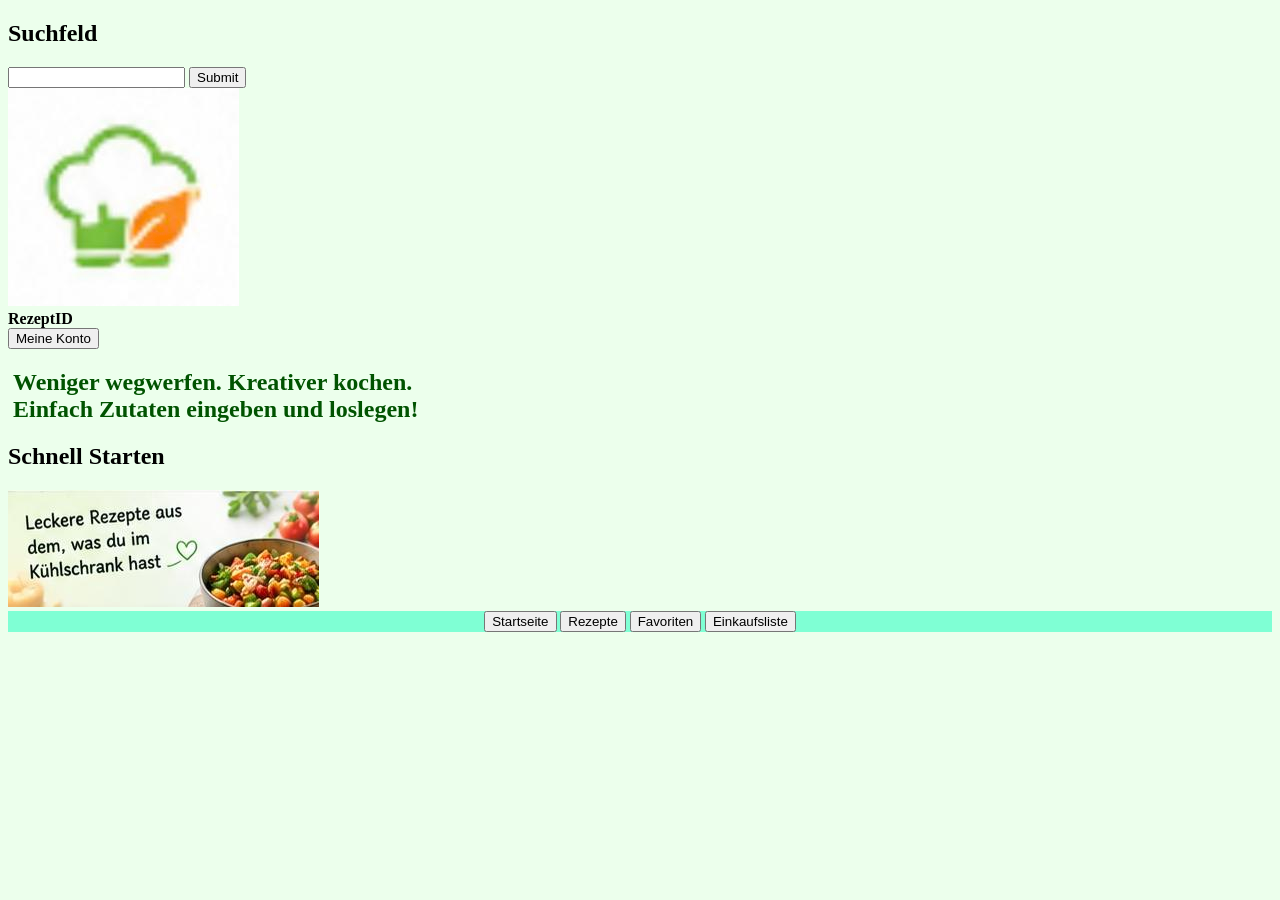
==== index.html @ e61e1ffb "schnell starten" ====
<!DOCTYPE html>

<html>

<head> <!--Titel, CSS-Verbindung, -->

<link rel="stylesheet" href="style_hauptseite.css"> <!-------------------------------------------------------------------------------------------------------------------------------->
<link rel="icon" type = "image/png" href="lo_go.png">

<title>RezeptID</title>

</head>

<!----------------------------------------------------------------------------------------------->

<header> <!--Navigation/Kopfbereich-->

<nav class ="suchfeld"> <!--Suchfeld im Kopfbereich-->

<h2>Suchfeld</h2>

<input type ="search"  >
<input type="submit" value="Submit">

</nav>


<div class="logofoto"> <!--Container für Logo-->

<img src = "lo_go.png" alt = "Logo">

</div>


<div class="logo"></div>

<b>RezeptID</b>

</div>


<!--Case für eigenen Konto-->
<nav class = "konto">

	<a href = "konto.html"> <button> Meine Konto </button> </a>

</nav>

</header> <!--Das Ende der Navigation-->

<!----------------------------------------------->

<body>

<div class = "box"> <!--Box für Sortierung der Elementen von oben nach unten-->

	<div class="fotorezept"></div>
	<div class="untertitelfürhauptüberschrift"></div>
	<div class="schnellstarten">

</div>



<!--Hauptüberschrift-->

<h2 class = "untertitelfürhauptüberschrift">Weniger wegwerfen. Kreativer kochen. <br> Einfach Zutaten eingeben und loslegen! </h2>

<div classe="schnellstarten"> <h2>Schnell Starten</h2> </div>

<!--Suchfeld-Bereich-->




<!--Foto der Rezepten-->
<div class = "fotorezept">

	<img src = "Lekere rezepten.png" alt = "Hier muss Foto sein">

</div>

</body>

<!----------------------------------------------------------------------------->

<footer>

<div class = "kopfbereich"> <!--Links nach anderen Seiten-->
<nav>

	<a href = "index.html"> <button> Startseite </button></a>  
	<a href = "rezepte.html"> <button> Rezepte </button></a>
	<a href = "favoriten.html"> <button> Favoriten </button></a>
	<a href = "einkaufsliste.html"><button> Einkaufsliste </button></a>

</nav>
</div>

</footer>



</html>
---- style_hauptseite.css ----
.logofoto{


  
}

.box{

  flex-direction: column;
  
}

.logo{

  text-align: center;

}

.kopfbereich{

   text-align: center;
   font-size: 15px;
   background-color: aquamarine;
}

.konto{
  
}

body {
  background-color: rgb(236, 255, 236);
}

.hauptüberschrift {
  color: rgb(0, 0, 0);
  margin-left: 5px;

}

.untertitelfürhauptüberschrift{

  color: rgb(0, 83, 0);
  margin-left:5px; 
  
}

a:link{
 
  color: green;

}

a:visited{

color: green;

}

a:hover{

  color:rgb(2, 173, 2)

}
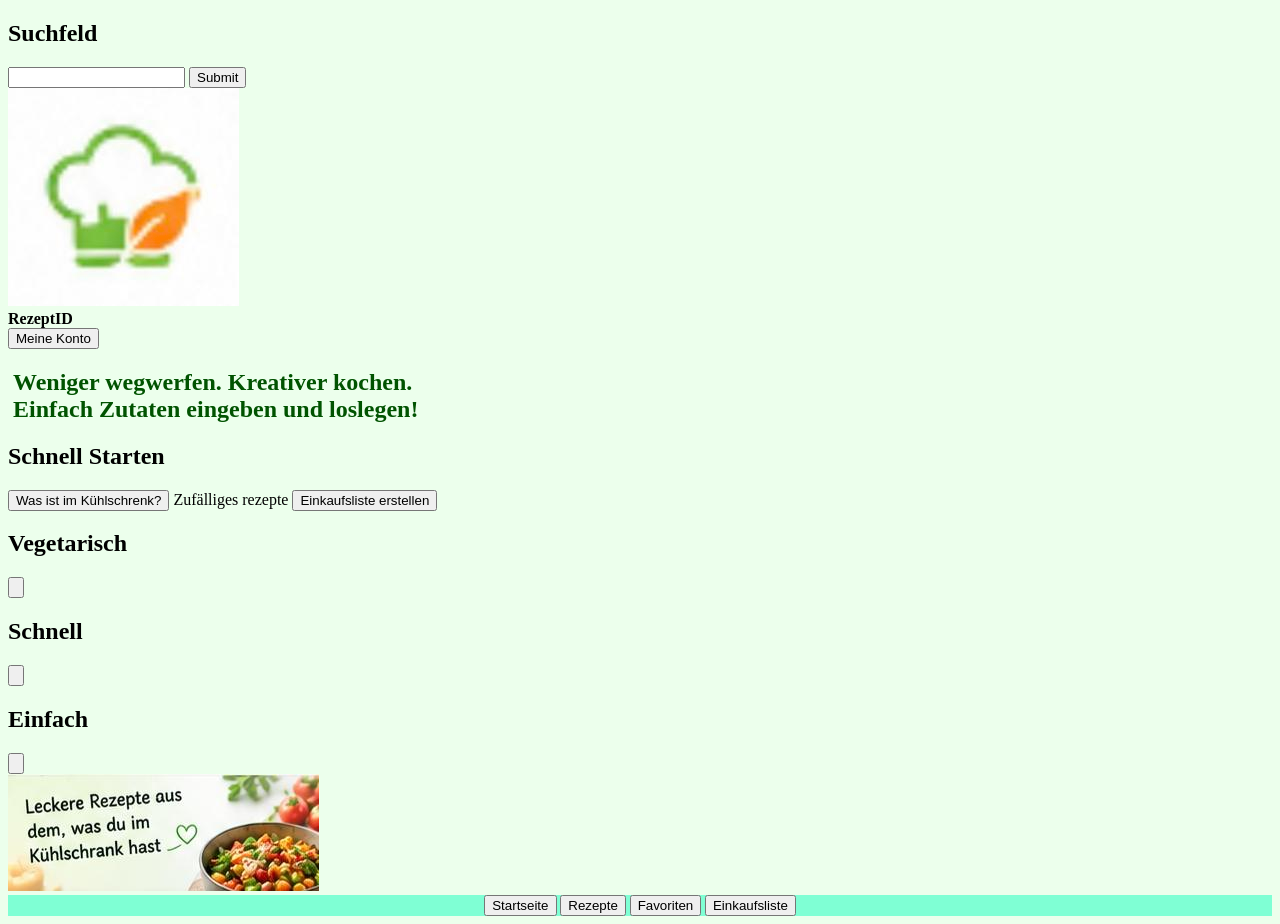
==== commit 43b60a31: "buttons" ====
--- a/index.html
+++ b/index.html
@@ -66,7 +66,31 @@
 
 <h2 class = "untertitelfürhauptüberschrift">Weniger wegwerfen. Kreativer kochen. <br> Einfach Zutaten eingeben und loslegen! </h2>
 
-<div classe="schnellstarten"> <h2>Schnell Starten</h2> </div>
+
+<!--"Schnell Starten" Bereich-->
+<nav classe="schnellstarten"> <h2>Schnell Starten</h2>
+
+<button>Was ist im Kühlschrenk?</button>
+<botton>Zufälliges rezepte</botton>
+<button>Einkaufsliste erstellen</button>
+
+</nav>
+
+<nav>
+
+<h2> Vegetarisch </h2>
+<input type="button">
+
+
+<h2> Schnell </h2>
+<input type="button">
+
+<h2> Einfach </h2>
+<input type="button">
+
+</nav>
+
+
 
 <!--Suchfeld-Bereich-->
 
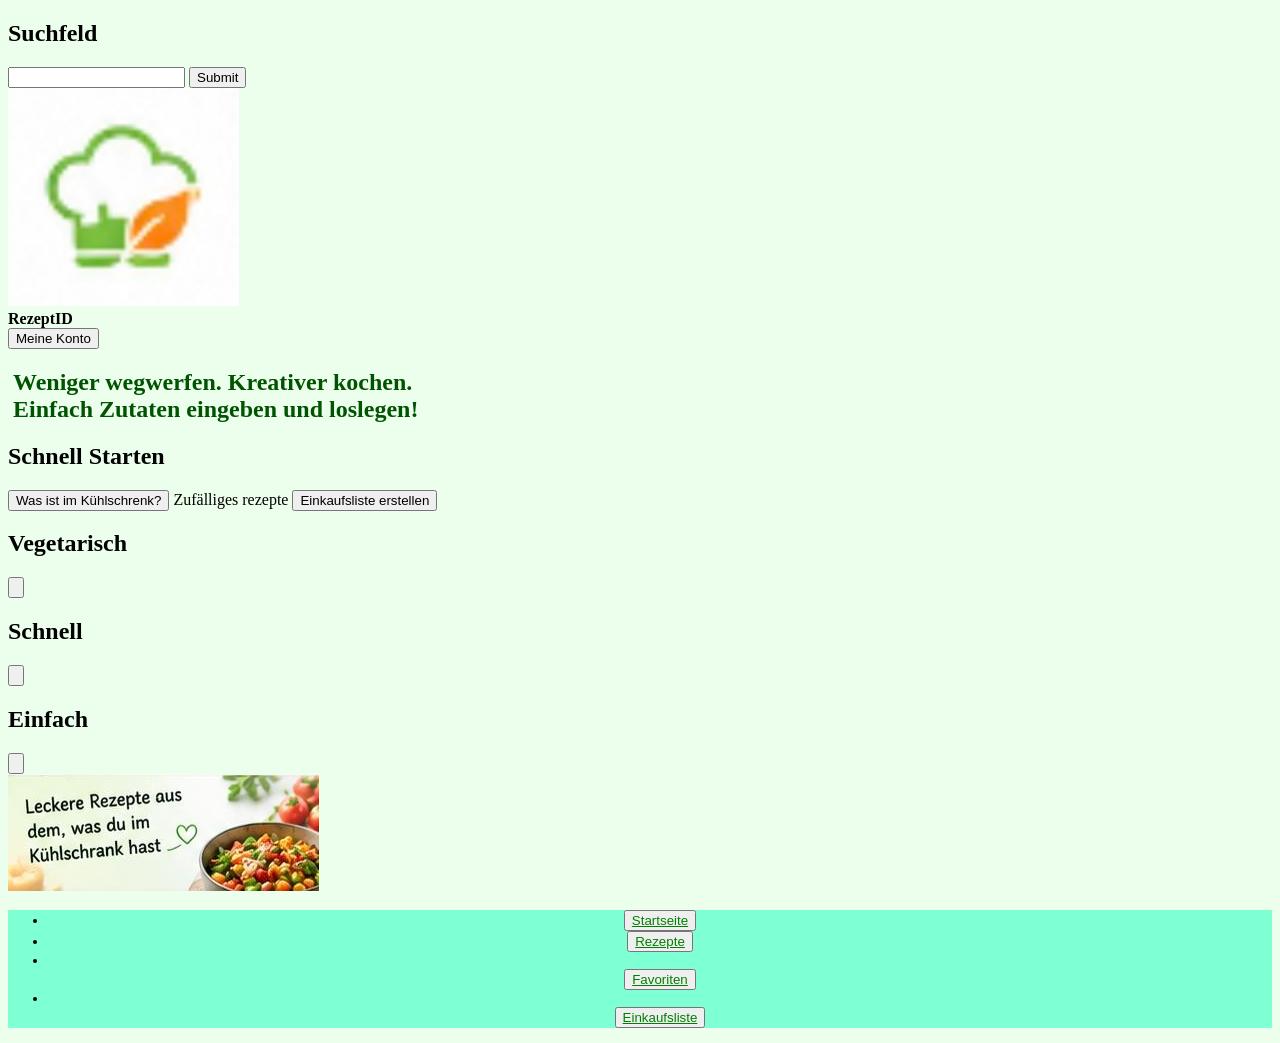
==== commit b94457eb: "dd" ====
--- a/index.html
+++ b/index.html
@@ -79,14 +79,14 @@
 <nav>
 
 <h2> Vegetarisch </h2>
-<input type="button">
+<input classe="vegetarisch" type="button">
 
 
-<h2> Schnell </h2>
-<input type="button">
+<h2> <img src="">Schnell </h2>
+<input class="schnell" type="button">
 
 <h2> Einfach </h2>
-<input type="button">
+<input classe="einfach" type="button">
 
 </nav>
 
@@ -111,14 +111,14 @@
 <footer>
 
 <div class = "kopfbereich"> <!--Links nach anderen Seiten-->
-<nav>
+<ul class ="py-3 my-4">
 
-	<a href = "index.html"> <button> Startseite </button></a>  
-	<a href = "rezepte.html"> <button> Rezepte </button></a>
-	<a href = "favoriten.html"> <button> Favoriten </button></a>
-	<a href = "einkaufsliste.html"><button> Einkaufsliste </button></a>
+	<li class="nav-item"><a href = "index.html" class="nav-link px-2 text-body-secondery"> <button> Startseite</a></button></li>  
+	<li class="nav-item"><a href = "rezepte.html" class="nav-link px-2 text-body-secondery"> <button> Rezepte </a></button></li>
+	<li class="nav-item"></li><a href = "favoriten.html" class="nav-link px-2 text-body-secondery"> <button> Favoriten </a></button></li>
+	<li class="nav-item"></li><a href = "einkaufsliste.html" class="nav-link px-2 text-body-secondery"><button> Einkaufsliste </a></button></li>
 
-</nav>
+</ul>
 </div>
 
 </footer>
--- a/style_hauptseite.css
+++ b/style_hauptseite.css
@@ -2,6 +2,11 @@
 
 
   
+}
+
+li {
+    display: list-item;
+    unicode-bidi: isolate;
 }
 
 .box{
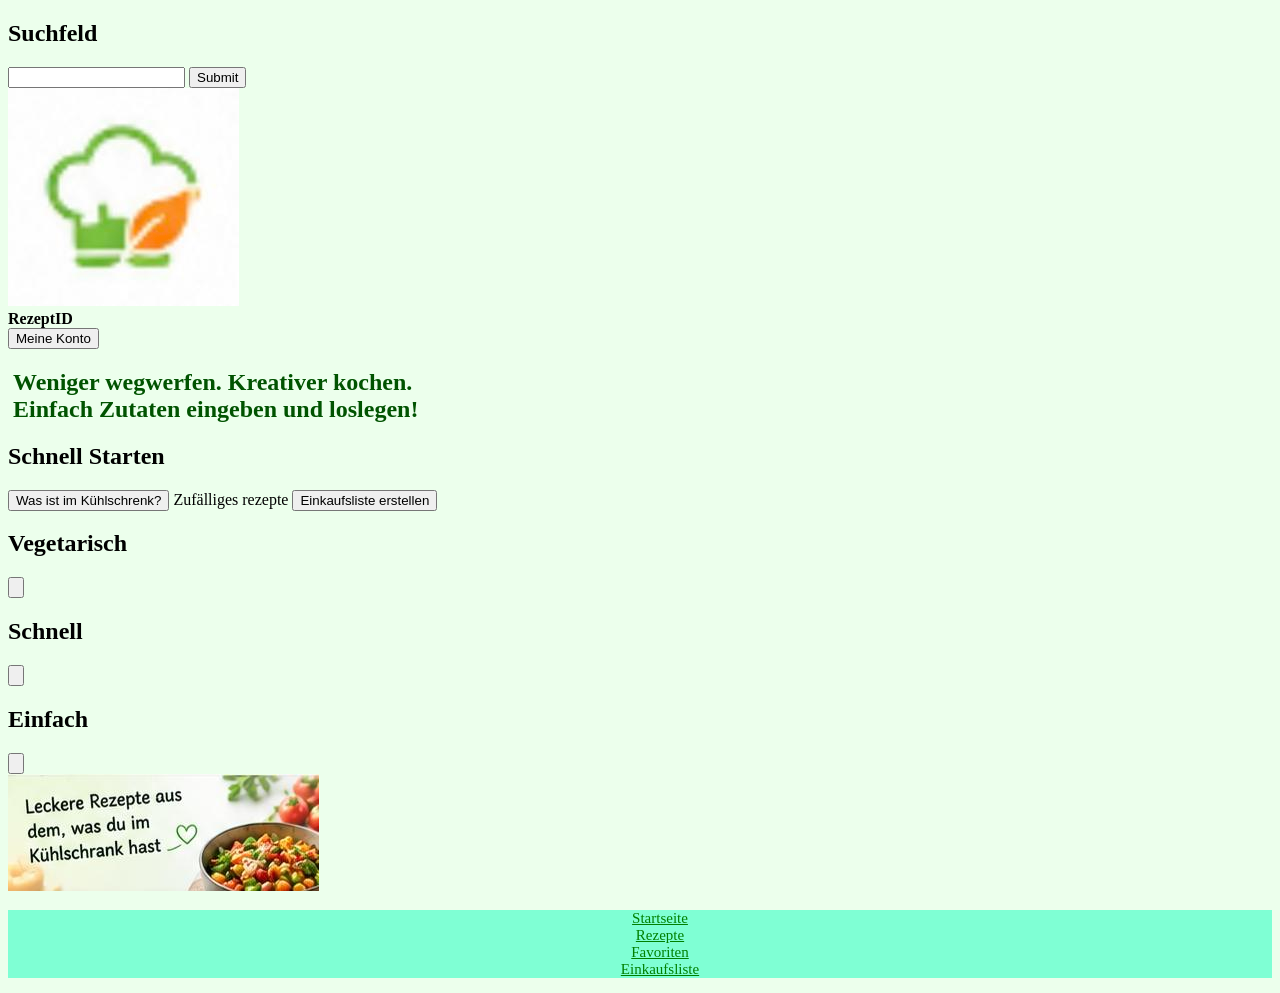
==== commit f0b825a1: "csd" ====
--- a/index.html
+++ b/index.html
@@ -111,14 +111,16 @@
 <footer>
 
 <div class = "kopfbereich"> <!--Links nach anderen Seiten-->
-<ul class ="py-3 my-4">
 
-	<li class="nav-item"><a href = "index.html" class="nav-link px-2 text-body-secondery"> <button> Startseite</a></button></li>  
-	<li class="nav-item"><a href = "rezepte.html" class="nav-link px-2 text-body-secondery"> <button> Rezepte </a></button></li>
-	<li class="nav-item"></li><a href = "favoriten.html" class="nav-link px-2 text-body-secondery"> <button> Favoriten </a></button></li>
-	<li class="nav-item"></li><a href = "einkaufsliste.html" class="nav-link px-2 text-body-secondery"><button> Einkaufsliste </a></button></li>
+<ul class ="py-3 my-4 list-unstyled d-flex gap-3">
+
+	<li class="nav-item"> <a href = "index.html" class="nav-link px-2 text-body-secondary">  Startseite</a> </li>  
+	<li class="nav-item"> <a href = "rezepte.html" class="nav-link px-2 text-body-secondary">  Rezepte </a> </li>
+	<li class="nav-item"> <a href = "favoriten.html" class="nav-link px-2 text-body-secondary">  Favoriten </a> </li>
+	<li class="nav-item"> <a href = "einkaufsliste.html" class="nav-link px-2 text-body-secondary"> Einkaufsliste </a> </li>
 
 </ul>
+
 </div>
 
 </footer>
--- a/style_hauptseite.css
+++ b/style_hauptseite.css
@@ -2,6 +2,10 @@
 
 
   
+}
+
+ul{
+  list-style: none;
 }
 
 li {
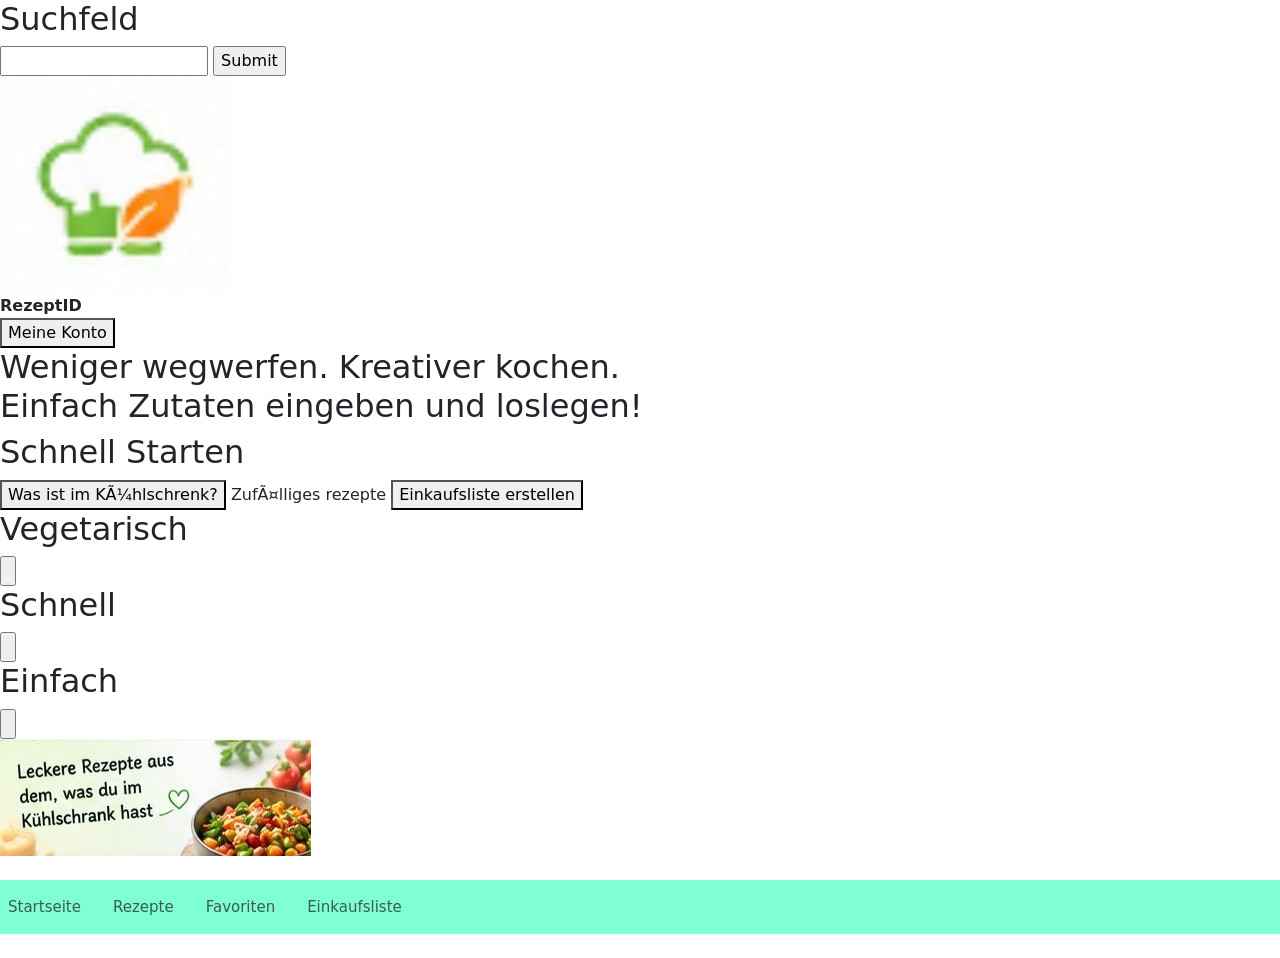
==== commit 83939598: "boot" ====
--- a/index.html
+++ b/index.html
@@ -6,6 +6,8 @@
 
 <link rel="stylesheet" href="style_hauptseite.css"> <!-------------------------------------------------------------------------------------------------------------------------------->
 <link rel="icon" type = "image/png" href="lo_go.png">
+<link href="https://cdn.jsdelivr.net/npm/bootstrap@5.3.0/dist/css/bootstrap.min.css" rel="stylesheet">
+<link href="https://cdn.jsdelivr.net/npm/bootstrap@5.3.8/dist/css/bootstrap.min.css" rel="stylesheet" integrity="sha384-sRIl4kxILFvY47J16cr9ZwB07vP4J8+LH7qKQnuqkuIAvNWLzeN8tE5YBujZqJLB" crossorigin="anonymous">
 
 <title>RezeptID</title>
 
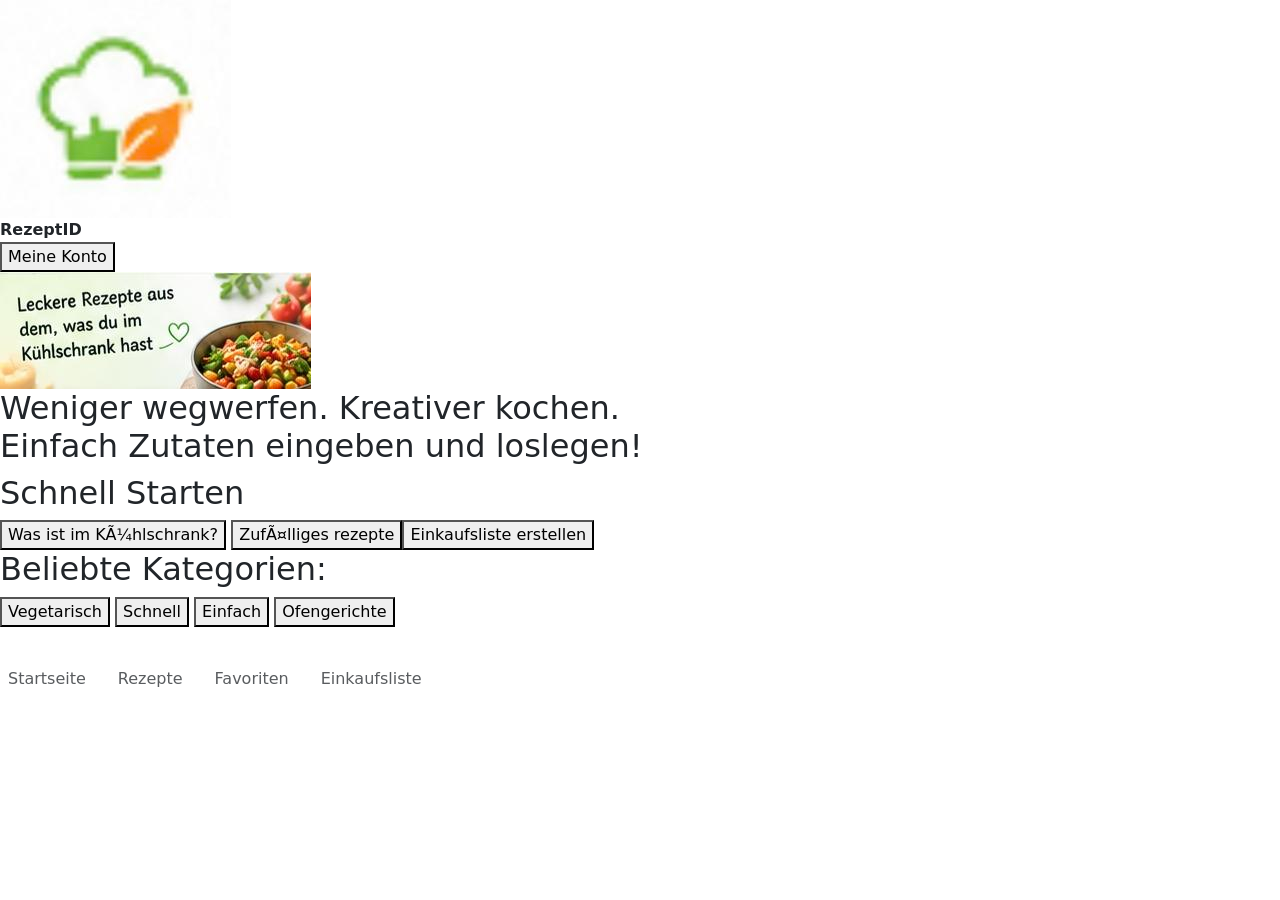
==== commit 60520902: "ллб" ====
--- a/index.html
+++ b/index.html
@@ -6,9 +6,8 @@
 
 <link rel="stylesheet" href="style_hauptseite.css"> <!-------------------------------------------------------------------------------------------------------------------------------->
 <link rel="icon" type = "image/png" href="lo_go.png">
-<link href="https://cdn.jsdelivr.net/npm/bootstrap@5.3.0/dist/css/bootstrap.min.css" rel="stylesheet">
+<link href="https://cdn.jsdelivr.net/npm/bootstrap@5.3.0/dist/css/bootstrap.min.css" rel="stylesheet"><!--Fotter Navigation-->
 <link href="https://cdn.jsdelivr.net/npm/bootstrap@5.3.8/dist/css/bootstrap.min.css" rel="stylesheet" integrity="sha384-sRIl4kxILFvY47J16cr9ZwB07vP4J8+LH7qKQnuqkuIAvNWLzeN8tE5YBujZqJLB" crossorigin="anonymous">
-
 <title>RezeptID</title>
 
 </head>
@@ -17,23 +16,16 @@
 
 <header> <!--Navigation/Kopfbereich-->
 
-<nav class ="suchfeld"> <!--Suchfeld im Kopfbereich-->
+<script src="https://cdn.jsdelivr.net/npm/bootstrap@5.3.8/dist/js/bootstrap.bundle.min.js" integrity="sha384-FKyoEForCGlyvwx9Hj09JcYn3nv7wiPVlz7YYwJrWVcXK/BmnVDxM+D2scQbITxI" crossorigin="anonymous"></script>
 
-<h2>Suchfeld</h2>
-
-<input type ="search"  >
-<input type="submit" value="Submit">
-
-</nav>
-
-
-<div class="logofoto"> <!--Container für Logo-->
+<!--Container für Logo-->
+<div class="logofoto"> 
 
 <img src = "lo_go.png" alt = "Logo">
 
 </div>
 
-
+<!--Meine Konto-->
 <div class="logo"></div>
 
 <b>RezeptID</b>
@@ -42,11 +34,18 @@
 
 
 <!--Case für eigenen Konto-->
+
 <nav class = "konto">
 
 	<a href = "konto.html"> <button> Meine Konto </button> </a>
 
 </nav>
+
+
+
+
+
+
 
 </header> <!--Das Ende der Navigation-->
 
@@ -54,7 +53,8 @@
 
 <body>
 
-<div class = "box"> <!--Box für Sortierung der Elementen von oben nach unten-->
+<!--Box für Sortierung der Elementen von oben nach unten-->
+<div class = "box"> 
 
 	<div class="fotorezept"></div>
 	<div class="untertitelfürhauptüberschrift"></div>
@@ -62,7 +62,12 @@
 
 </div>
 
+<!--Foto der Rezepten-->
+<div class = "fotorezept">
 
+	<img src = "Lekere rezepten.png" alt = "Hier muss Foto sein">
+
+</div>
 
 <!--Hauptüberschrift-->
 
@@ -72,39 +77,33 @@
 <!--"Schnell Starten" Bereich-->
 <nav classe="schnellstarten"> <h2>Schnell Starten</h2>
 
-<button>Was ist im Kühlschrenk?</button>
-<botton>Zufälliges rezepte</botton>
+<button>Was ist im Kühlschrank?</button>
+<button>Zufälliges rezepte</botton>
 <button>Einkaufsliste erstellen</button>
 
 </nav>
 
 <nav>
+<h2>Beliebte Kategorien:</h2>
 
-<h2> Vegetarisch </h2>
-<input classe="vegetarisch" type="button">
+<button> Vegetarisch </button>
 
 
-<h2> <img src="">Schnell </h2>
-<input class="schnell" type="button">
 
-<h2> Einfach </h2>
-<input classe="einfach" type="button">
+<button>Schnell </button>
 
+
+<button> Einfach </button>
+
+<button>Ofengerichte</button>
 </nav>
 
 
 
-<!--Suchfeld-Bereich-->
 
 
 
 
-<!--Foto der Rezepten-->
-<div class = "fotorezept">
-
-	<img src = "Lekere rezepten.png" alt = "Hier muss Foto sein">
-
-</div>
 
 </body>
 
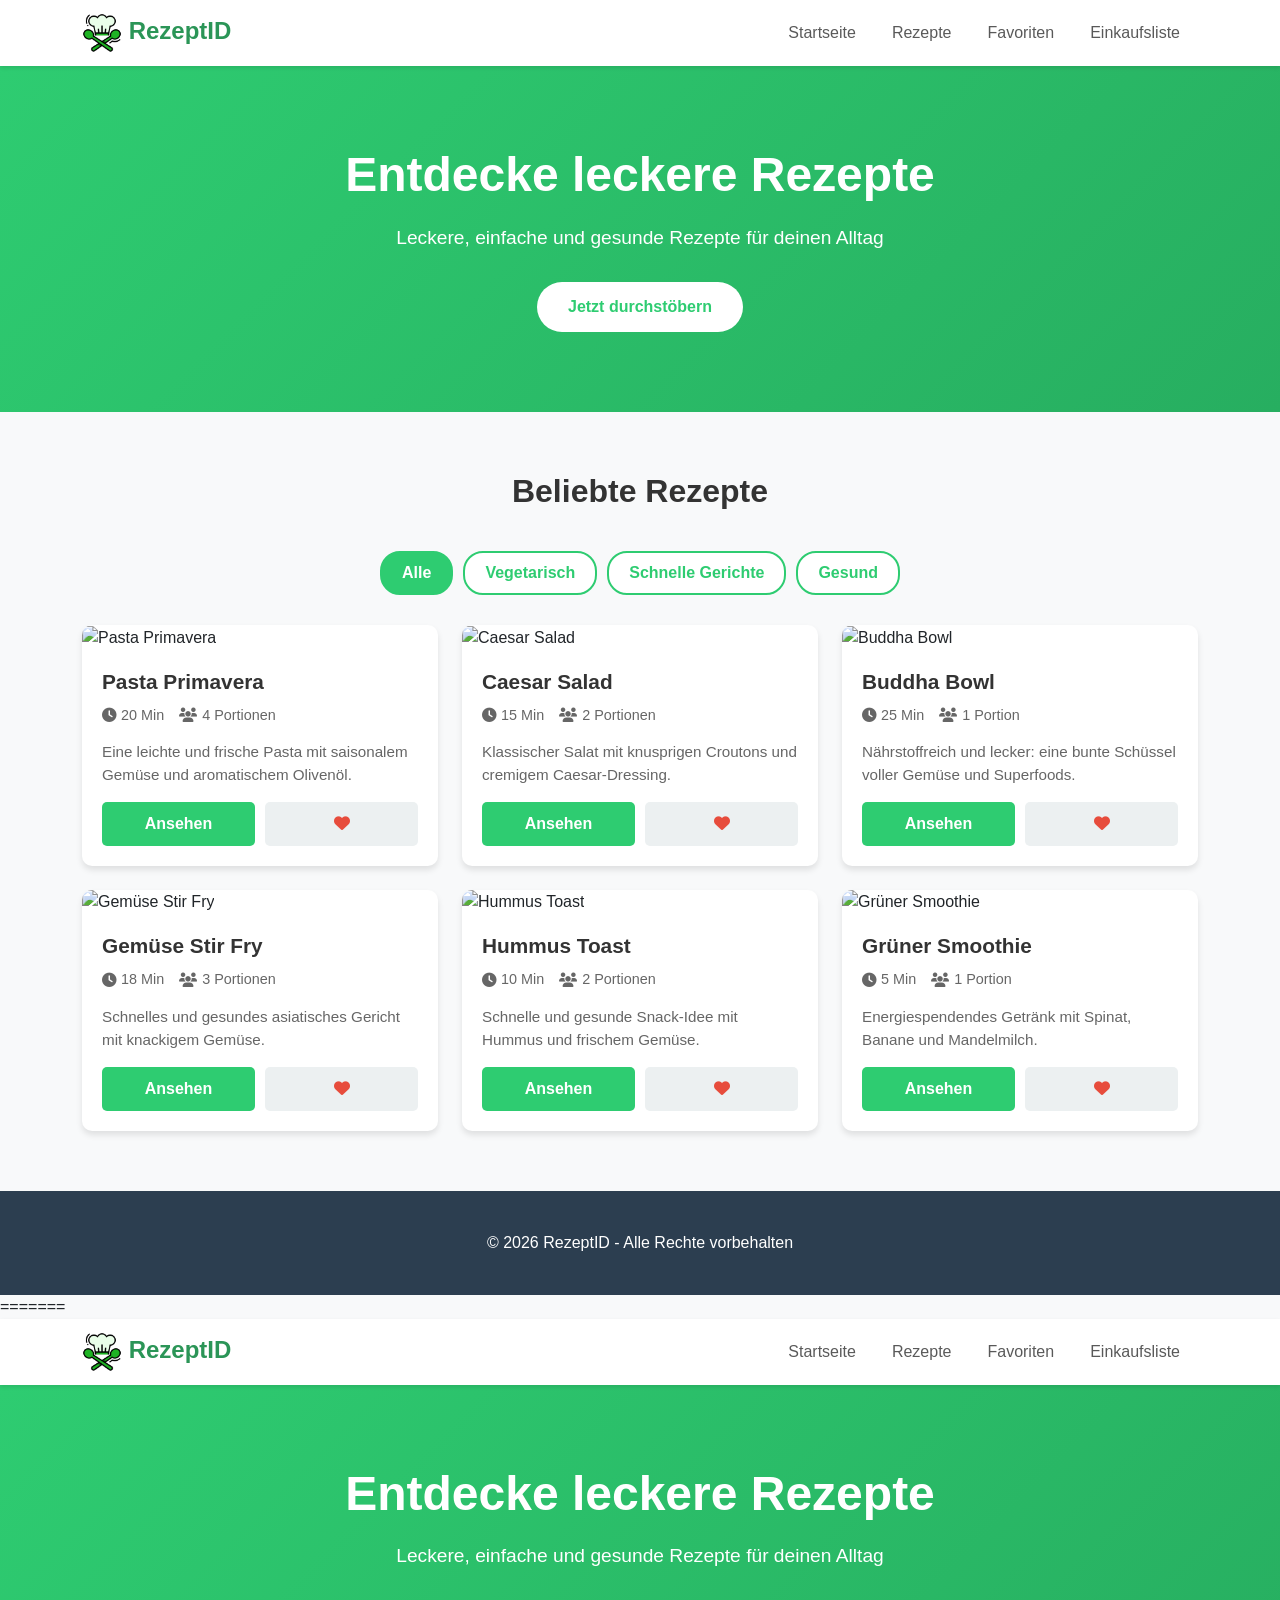
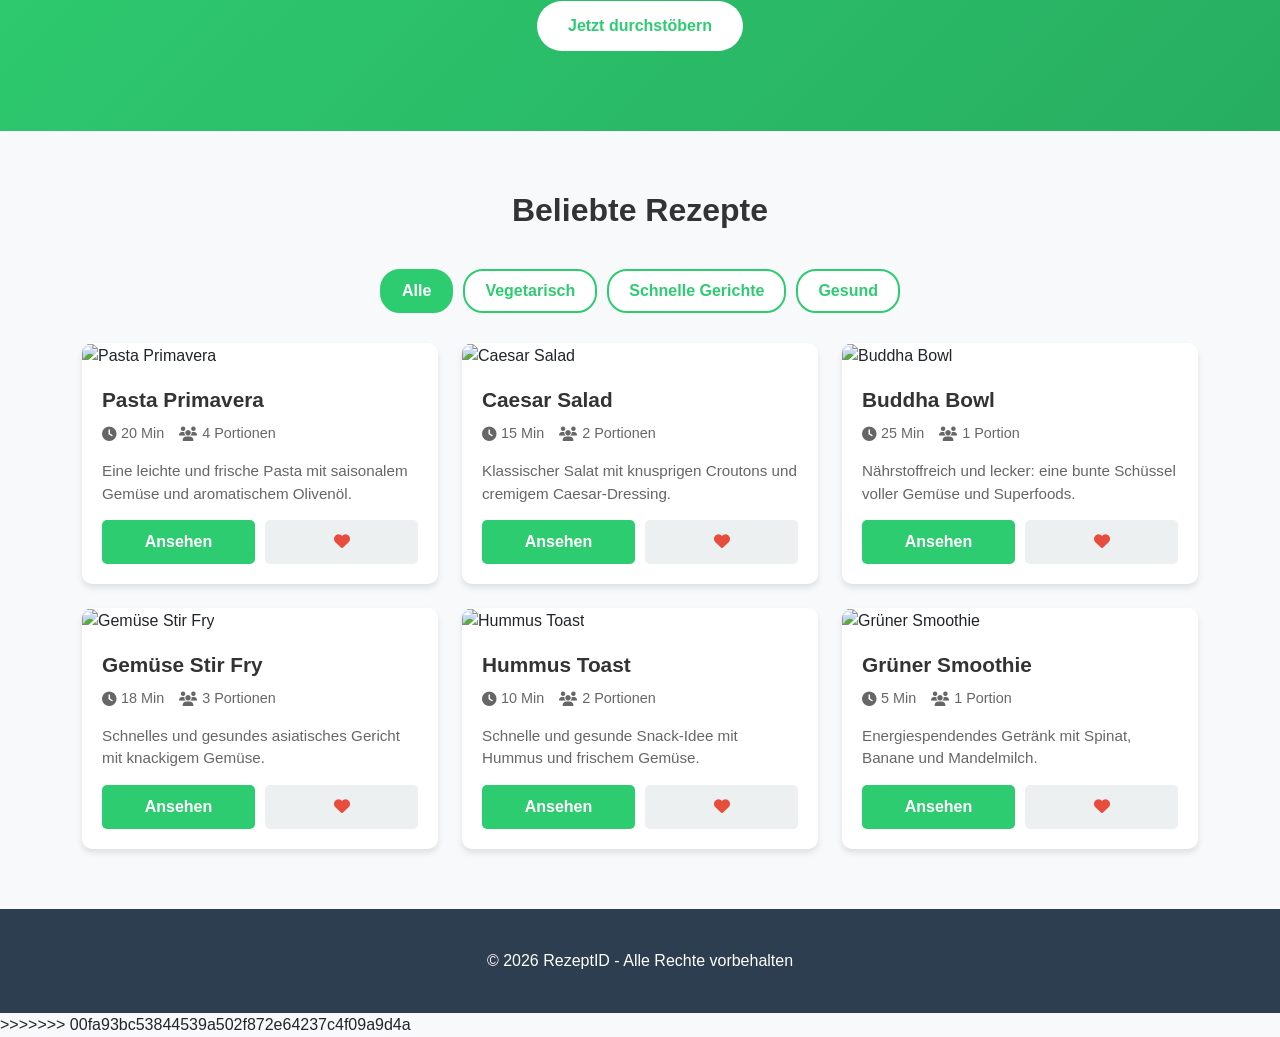
==== commit 083f963b: "tzztz" ====
--- a/index.html
+++ b/index.html
@@ -1,131 +1,946 @@
-<!DOCTYPE html>
-
-<html>
-
-<head> <!--Titel, CSS-Verbindung, -->
-
-<link rel="stylesheet" href="style_hauptseite.css"> <!-------------------------------------------------------------------------------------------------------------------------------->
-<link rel="icon" type = "image/png" href="lo_go.png">
-<link href="https://cdn.jsdelivr.net/npm/bootstrap@5.3.0/dist/css/bootstrap.min.css" rel="stylesheet"><!--Fotter Navigation-->
-<link href="https://cdn.jsdelivr.net/npm/bootstrap@5.3.8/dist/css/bootstrap.min.css" rel="stylesheet" integrity="sha384-sRIl4kxILFvY47J16cr9ZwB07vP4J8+LH7qKQnuqkuIAvNWLzeN8tE5YBujZqJLB" crossorigin="anonymous">
-<title>RezeptID</title>
-
-</head>
-
-<!----------------------------------------------------------------------------------------------->
-
-<header> <!--Navigation/Kopfbereich-->
-
-<script src="https://cdn.jsdelivr.net/npm/bootstrap@5.3.8/dist/js/bootstrap.bundle.min.js" integrity="sha384-FKyoEForCGlyvwx9Hj09JcYn3nv7wiPVlz7YYwJrWVcXK/BmnVDxM+D2scQbITxI" crossorigin="anonymous"></script>
-
-<!--Container für Logo-->
-<div class="logofoto"> 
-
-<img src = "lo_go.png" alt = "Logo">
-
-</div>
-
-<!--Meine Konto-->
-<div class="logo"></div>
-
-<b>RezeptID</b>
-
-</div>
-
-
-<!--Case für eigenen Konto-->
-
-<nav class = "konto">
-
-	<a href = "konto.html"> <button> Meine Konto </button> </a>
-
-</nav>
-
-
-
-
-
-
-
-</header> <!--Das Ende der Navigation-->
-
-<!----------------------------------------------->
-
-<body>
-
-<!--Box für Sortierung der Elementen von oben nach unten-->
-<div class = "box"> 
-
-	<div class="fotorezept"></div>
-	<div class="untertitelfürhauptüberschrift"></div>
-	<div class="schnellstarten">
-
-</div>
-
-<!--Foto der Rezepten-->
-<div class = "fotorezept">
-
-	<img src = "Lekere rezepten.png" alt = "Hier muss Foto sein">
-
-</div>
-
-<!--Hauptüberschrift-->
-
-<h2 class = "untertitelfürhauptüberschrift">Weniger wegwerfen. Kreativer kochen. <br> Einfach Zutaten eingeben und loslegen! </h2>
-
-
-<!--"Schnell Starten" Bereich-->
-<nav classe="schnellstarten"> <h2>Schnell Starten</h2>
-
-<button>Was ist im Kühlschrank?</button>
-<button>Zufälliges rezepte</botton>
-<button>Einkaufsliste erstellen</button>
-
-</nav>
-
-<nav>
-<h2>Beliebte Kategorien:</h2>
-
-<button> Vegetarisch </button>
-
-
-
-<button>Schnell </button>
-
-
-<button> Einfach </button>
-
-<button>Ofengerichte</button>
-</nav>
-
-
-
-
-
-
-
-
-</body>
-
-<!----------------------------------------------------------------------------->
-
-<footer>
-
-<div class = "kopfbereich"> <!--Links nach anderen Seiten-->
-
-<ul class ="py-3 my-4 list-unstyled d-flex gap-3">
-
-	<li class="nav-item"> <a href = "index.html" class="nav-link px-2 text-body-secondary">  Startseite</a> </li>  
-	<li class="nav-item"> <a href = "rezepte.html" class="nav-link px-2 text-body-secondary">  Rezepte </a> </li>
-	<li class="nav-item"> <a href = "favoriten.html" class="nav-link px-2 text-body-secondary">  Favoriten </a> </li>
-	<li class="nav-item"> <a href = "einkaufsliste.html" class="nav-link px-2 text-body-secondary"> Einkaufsliste </a> </li>
-
-</ul>
-
-</div>
-
-</footer>
-
-
-
-</html> 
+
+<!DOCTYPE html>
+<html lang="de">
+<head>
+    <meta charset="UTF-8">
+    <meta name="viewport" content="width=device-width, initial-scale=1.0">
+    <title>RezeptID</title>
+
+    <!-- FAVICON - Додай тут! -->
+      
+    <link rel="icon" href="chef.png" type="image/png">
+
+    <!-- Bootstrap -->
+    <link href="https://cdn.jsdelivr.net/npm/bootstrap@5.3.8/dist/css/bootstrap.min.css" rel="stylesheet">
+    <!-- Icons -->
+    <link rel="stylesheet" href="https://cdnjs.cloudflare.com/ajax/libs/font-awesome/6.4.0/css/all.min.css">
+    
+    <style>
+        * {
+            margin: 0;
+            padding: 0;
+            box-sizing: border-box;
+        }
+
+        body {
+            font-family: 'Arial', sans-serif;
+            background-color: #f8f9fa;
+        }
+
+        /* Navigation */
+        nav {
+            background-color: #fff;
+            box-shadow: 0 2px 4px rgba(0,0,0,0.1);
+        }
+
+        .navbar-brand {
+            font-weight: bold;
+            font-size: 1.5rem;
+            color: #2b9557 !important;
+        }
+
+        .nav-link {
+            margin: 0 10px;
+            transition: color 0.3s;
+        }
+
+        .nav-link:hover {
+            color: #2ebe6a !important;
+        }
+
+        /* Hero Section */
+        .hero {
+            background: linear-gradient(135deg, #2ecc71 0%, #27ae60 100%);
+            color: white;
+            padding: 80px 20px;
+            text-align: center;
+        }
+
+        .hero h1 {
+            font-size: 3rem;
+            margin-bottom: 20px;
+            font-weight: bold;
+        }
+
+        .hero p {
+            font-size: 1.2rem;
+            margin-bottom: 30px;
+        }
+
+        .btn-cta {
+            background-color: #fff;
+            color: #2ecc71;
+            font-weight: bold;
+            padding: 12px 30px;
+            border-radius: 25px;
+            transition: transform 0.3s;
+        }
+
+        .btn-cta:hover {
+            transform: scale(1.05);
+            color: #2ecc71;
+        }
+
+        /* Rezept-Karten */
+        .recipe-card {
+            background: white;
+            border-radius: 10px;
+            overflow: hidden;
+            box-shadow: 0 4px 6px rgba(0,0,0,0.1);
+            transition: transform 0.3s, box-shadow 0.3s;
+            height: 100%;
+        }
+
+        .recipe-card:hover {
+            transform: translateY(-10px);
+            box-shadow: 0 8px 12px rgba(0,0,0,0.2);
+        }
+
+        .recipe-image {
+            width: 100%;
+            height: 200px;
+            object-fit: cover;
+            position: relative;
+        }
+
+        .recipe-body {
+            padding: 20px;
+        }
+
+        .recipe-title {
+            font-size: 1.3rem;
+            font-weight: bold;
+            margin-bottom: 10px;
+            color: #333;
+        }
+
+        .recipe-info {
+            display: flex;
+            gap: 15px;
+            margin-bottom: 15px;
+            font-size: 0.9rem;
+            color: #666;
+        }
+
+        .recipe-info span {
+            display: flex;
+            align-items: center;
+            gap: 5px;
+        }
+
+        .recipe-description {
+            color: #666;
+            margin-bottom: 15px;
+            font-size: 0.95rem;
+        }
+
+        .recipe-buttons {
+            display: flex;
+            gap: 10px;
+        }
+
+        .recipe-buttons button {
+            flex: 1;
+            padding: 10px;
+            border: none;
+            border-radius: 5px;
+            cursor: pointer;
+            font-weight: bold;
+            transition: background-color 0.3s;
+        }
+
+        .btn-view {
+            background-color: #2ecc71;
+            color: white;
+        }
+
+        .btn-view:hover {
+            background-color: #27ae60;
+            color: white;
+        }
+
+        .btn-favorite {
+            background-color: #ecf0f1;
+            color: #e74c3c;
+            border: 2px solid #e74c3c;
+        }
+
+        .btn-favorite.active {
+            background-color: #e74c3c;
+            color: white;
+        }
+
+        /* Sektion */
+        .section-title {
+            font-size: 2rem;
+            font-weight: bold;
+            margin-bottom: 40px;
+            color: #333;
+            text-align: center;
+        }
+
+        .recipes-section {
+            padding: 60px 20px;
+        }
+
+        /* Filter */
+        .filter-buttons {
+            display: flex;
+            justify-content: center;
+            gap: 10px;
+            margin-bottom: 30px;
+            flex-wrap: wrap;
+        }
+
+        .filter-btn {
+            padding: 8px 20px;
+            border: 2px solid #2ecc71;
+            background-color: white;
+            color: #2ecc71;
+            border-radius: 20px;
+            cursor: pointer;
+            font-weight: bold;
+            transition: all 0.3s;
+        }
+
+        .filter-btn.active {
+            background-color: #2ecc71;
+            color: white;
+        }
+
+        .filter-btn:hover {
+            background-color: #2ecc71;
+            color: white;
+        }
+
+        /* Footer */
+        footer {
+            background-color: #2c3e50;
+            color: white;
+            padding: 40px 20px;
+            text-align: center;
+        }
+
+        footer p {
+            margin: 0;
+        }
+
+        /* Responsive */
+        @media (max-width: 768px) {
+            .hero h1 {
+                font-size: 2rem;
+            }
+
+            .hero p {
+                font-size: 1rem;
+            }
+
+            .section-title {
+                font-size: 1.5rem;
+            }
+        }
+    </style>
+</head>
+
+<body>
+    <!-- Navigation -->
+    <nav class="navbar navbar-expand-lg navbar-light">
+        <div class="container">
+            <a class="navbar-brand" href="probe.html">
+                <img src="chef.png" alt="foto" width="40" height="40"> RezeptID
+            </a>
+            <button class="navbar-toggler" type="button" data-bs-toggle="collapse" data-bs-target="#navbarNav">
+                <span class="navbar-toggler-icon"></span>
+            </button>
+            <div class="collapse navbar-collapse" id="navbarNav">
+                <ul class="navbar-nav ms-auto">
+                    <li class="nav-item"><a class="nav-link" href="index.html">Startseite</a></li>
+                    <li class="nav-item"><a class="nav-link" href="rezepte.html">Rezepte</a></li>
+                    <li class="nav-item"><a class="nav-link" href="favoriten.html">Favoriten</a></li>
+                    <li class="nav-item"><a class="nav-link" href="einkaufsliste.html">Einkaufsliste</a></li>
+                </ul>
+            </div>
+        </div>
+    </nav>
+
+    <!-- Hero Section -->
+    <section class="hero">
+        <div class="container">
+            <h1>Entdecke leckere Rezepte</h1>
+            <p>Leckere, einfache und gesunde Rezepte für deinen Alltag</p>
+            <button class="btn btn-cta">Jetzt durchstöbern</button>
+        </div>
+    </section>
+
+    <!-- Rezepte Section -->
+    <section class="recipes-section">
+        <div class="container">
+            <h2 class="section-title">Beliebte Rezepte</h2>
+
+            <!-- Filter -->
+            <div class="filter-buttons">
+                <button class="filter-btn active" data-filter="all">Alle</button>
+                <button class="filter-btn" data-filter="vegetarisch">Vegetarisch</button>
+                <button class="filter-btn" data-filter="schnell">Schnelle Gerichte</button>
+                <button class="filter-btn" data-filter="gesund">Gesund</button>
+            </div>
+
+            <!-- Rezept-Karten -->
+            <div class="row g-4" id="recipeContainer">
+                <!-- Rezept 1 -->
+                <div class="col-md-6 col-lg-4 recipe-item" data-category="vegetarisch">
+                    <div class="recipe-card">
+                        <img src=https://cdn.penny.de/dam/jcr:a7841bb9-4b1a-4f64-ba82-e8f65b44ca12/OnePotPasta%20I%20Foto%20Jennifer%20Braun-2222-45.jpeg?impolicy=penny&imwidth=800" alt="Pasta Primavera" class="recipe-image">
+                        <div class="recipe-body">
+                            <h3 class="recipe-title">Pasta Primavera</h3>
+                            <div class="recipe-info">
+                                <span><i class="fas fa-clock"></i> 20 Min</span>
+                                <span><i class="fas fa-users"></i> 4 Portionen</span>
+                            </div>
+                            <p class="recipe-description">Eine leichte und frische Pasta mit saisonalem Gemüse und aromatischem Olivenöl.</p>
+                            <div class="recipe-buttons">
+                                <button class="btn-view">Ansehen</button>
+                                <button class="btn-favorite" onclick="toggleFavorite(this)">
+                                    <i class="fas fa-heart"></i>
+                                </button>
+                            </div>
+                        </div>
+                    </div>
+                </div>
+
+                <!-- Rezept 2 -->
+                <div class="col-md-6 col-lg-4 recipe-item" data-category="schnell">
+                    <div class="recipe-card">
+                        <img src="https://natashaskitchen.com/wp-content/uploads/2019/01/Caesar-Salad-Recipe-3-1024x1536.jpg" alt="Caesar Salad" class="recipe-image">
+                        <div class="recipe-body">
+                            <h3 class="recipe-title">Caesar Salad</h3>
+                            <div class="recipe-info">
+                                <span><i class="fas fa-clock"></i> 15 Min</span>
+                                <span><i class="fas fa-users"></i> 2 Portionen</span>
+                            </div>
+                            <p class="recipe-description">Klassischer Salat mit knusprigen Croutons und cremigem Caesar-Dressing.</p>
+                            <div class="recipe-buttons">
+                                <button class="btn-view">Ansehen</button>
+                                <button class="btn-favorite" onclick="toggleFavorite(this)">
+                                    <i class="fas fa-heart"></i>
+                                </button>
+                            </div>
+                        </div>
+                    </div>
+                </div>
+
+                <!-- Rezept 3 -->
+                <div class="col-md-6 col-lg-4 recipe-item" data-category="gesund">
+                    <div class="recipe-card">
+                        <img src="https://cdn.loveandlemons.com/wp-content/uploads/2020/06/IMG_25462.jpg" alt="Buddha Bowl" class="recipe-image">
+                        <div class="recipe-body">
+                            <h3 class="recipe-title">Buddha Bowl</h3>
+                            <div class="recipe-info">
+                                <span><i class="fas fa-clock"></i> 25 Min</span>
+                                <span><i class="fas fa-users"></i> 1 Portion</span>
+                            </div>
+                            <p class="recipe-description">Nährstoffreich und lecker: eine bunte Schüssel voller Gemüse und Superfoods.</p>
+                            <div class="recipe-buttons">
+                                <button class="btn-view">Ansehen</button>
+                                <button class="btn-favorite" onclick="toggleFavorite(this)">
+                                    <i class="fas fa-heart"></i>
+                                </button>
+                            </div>
+                        </div>
+                    </div>
+                </div>
+
+                <!-- Rezept 4 -->
+                <div class="col-md-6 col-lg-4 recipe-item" data-category="vegetarisch">
+                    <div class="recipe-card">
+                        <img src="https://www.chriskochtuete.de/wp-content/uploads/2020/05/stir-fry-Brokkoli--scaled.jpg" alt="Gemüse Stir Fry" class="recipe-image">
+                        <div class="recipe-body">
+                            <h3 class="recipe-title">Gemüse Stir Fry</h3>
+                            <div class="recipe-info">
+                                <span><i class="fas fa-clock"></i> 18 Min</span>
+                                <span><i class="fas fa-users"></i> 3 Portionen</span>
+                            </div>
+                            <p class="recipe-description">Schnelles und gesundes asiatisches Gericht mit knackigem Gemüse.</p>
+                            <div class="recipe-buttons">
+                                <button class="btn-view">Ansehen</button>
+                                <button class="btn-favorite" onclick="toggleFavorite(this)">
+                                    <i class="fas fa-heart"></i>
+                                </button>
+                            </div>
+                        </div>
+                    </div>
+                </div>
+
+                <!-- Rezept 5 -->
+                <div class="col-md-6 col-lg-4 recipe-item" data-category="schnell">
+                    <div class="recipe-card">
+                        <img src="https://th.bing.com/th/id/OIP.Qz3AD1iwAclRIOmnW-ChgwHaJQ?w=208&h=260&c=7&r=0&o=7&dpr=1.3&pid=1.7&rm=3" alt="Hummus Toast" class="recipe-image">
+                        <div class="recipe-body">
+                            <h3 class="recipe-title">Hummus Toast</h3>
+                            <div class="recipe-info">
+                                <span><i class="fas fa-clock"></i> 10 Min</span>
+                                <span><i class="fas fa-users"></i> 2 Portionen</span>
+                            </div>
+                            <p class="recipe-description">Schnelle und gesunde Snack-Idee mit Hummus und frischem Gemüse.</p>
+                            <div class="recipe-buttons">
+                                <button class="btn-view">Ansehen</button>
+                                <button class="btn-favorite" onclick="toggleFavorite(this)">
+                                    <i class="fas fa-heart"></i>
+                                </button>
+                            </div>
+                        </div>
+                    </div>
+                </div>
+
+                <!-- Rezept 6 -->
+                <div class="col-md-6 col-lg-4 recipe-item" data-category="gesund">
+                    <div class="recipe-card">
+                        <img src="https://th.bing.com/th/id/OIP.l04B894PvjptloA7zq8DjwHaE3?w=297&h=195&c=7&r=0&o=7&dpr=1.3&pid=1.7&rm=3" alt="Grüner Smoothie" class="recipe-image">
+                        <div class="recipe-body">
+                            <h3 class="recipe-title">Grüner Smoothie</h3>
+                            <div class="recipe-info">
+                                <span><i class="fas fa-clock"></i> 5 Min</span>
+                                <span><i class="fas fa-users"></i> 1 Portion</span>
+                            </div>
+                            <p class="recipe-description">Energiespendendes Getränk mit Spinat, Banane und Mandelmilch.</p>
+                            <div class="recipe-buttons">
+                                <button class="btn-view">Ansehen</button>
+                                <button class="btn-favorite" onclick="toggleFavorite(this)">
+                                    <i class="fas fa-heart"></i>
+                                </button>
+                            </div>
+                        </div>
+                    </div>
+                </div>
+            </div>
+        </div>
+    </section>
+
+    <!-- Footer -->
+    <footer>
+        <div class="container">
+            <p>&copy; 2026 RezeptID - Alle Rechte vorbehalten</p>
+        </div>
+    </footer>
+
+    <!-- Bootstrap JS -->
+    <script src="https://cdn.jsdelivr.net/npm/bootstrap@5.3.8/dist/js/bootstrap.bundle.min.js"></script>
+
+    <!-- JavaScript -->
+    <script>
+        // Filter Funktion
+        document.querySelectorAll('.filter-btn').forEach(button => {
+            button.addEventListener('click', function() {
+                // Aktiver Button
+                document.querySelectorAll('.filter-btn').forEach(btn => btn.classList.remove('active'));
+                this.classList.add('active');
+
+                // Filter Rezepte
+                const category = this.dataset.filter;
+                const recipes = document.querySelectorAll('.recipe-item');
+
+                recipes.forEach(recipe => {
+                    if (category === 'all') {
+                        recipe.style.display = 'block';
+                    } else {
+                        if (recipe.dataset.category === category) {
+                            recipe.style.display = 'block';
+                        } else {
+                            recipe.style.display = 'none';
+                        }
+                    }
+                });
+            });
+        });
+
+        // Favoriten Funktion
+        function toggleFavorite(button) {
+            button.classList.toggle('active');
+            
+            if (button.classList.contains('active')) {
+                button.innerHTML = '<i class="fas fa-heart"></i>';
+            } else {
+                button.innerHTML = '<i class="fas fa-heart"></i>';
+            }
+        }
+
+        // CTA Button
+        document.querySelector('.btn-cta').addEventListener('click', function() {
+            document.querySelector('#recipeContainer').scrollIntoView({ behavior: 'smooth' });
+        });
+    </script>
+</body>
+=======
+<!DOCTYPE html>
+<html lang="de">
+<head>
+    <meta charset="UTF-8">
+    <meta name="viewport" content="width=device-width, initial-scale=1.0">
+    <title>RezeptID</title>
+
+    <!-- FAVICON - Додай тут! -->
+      
+    <link rel="icon" href="chef.png" type="image/png">
+
+    <!-- Bootstrap -->
+    <link href="https://cdn.jsdelivr.net/npm/bootstrap@5.3.8/dist/css/bootstrap.min.css" rel="stylesheet">
+    <!-- Icons -->
+    <link rel="stylesheet" href="https://cdnjs.cloudflare.com/ajax/libs/font-awesome/6.4.0/css/all.min.css">
+    
+    <style>
+        * {
+            margin: 0;
+            padding: 0;
+            box-sizing: border-box;
+        }
+
+        body {
+            font-family: 'Arial', sans-serif;
+            background-color: #f8f9fa;
+        }
+
+        /* Navigation */
+        nav {
+            background-color: #fff;
+            box-shadow: 0 2px 4px rgba(0,0,0,0.1);
+        }
+
+        .navbar-brand {
+            font-weight: bold;
+            font-size: 1.5rem;
+            color: #2b9557 !important;
+        }
+
+        .nav-link {
+            margin: 0 10px;
+            transition: color 0.3s;
+        }
+
+        .nav-link:hover {
+            color: #2ebe6a !important;
+        }
+
+        /* Hero Section */
+        .hero {
+            background: linear-gradient(135deg, #2ecc71 0%, #27ae60 100%);
+            color: white;
+            padding: 80px 20px;
+            text-align: center;
+        }
+
+        .hero h1 {
+            font-size: 3rem;
+            margin-bottom: 20px;
+            font-weight: bold;
+        }
+
+        .hero p {
+            font-size: 1.2rem;
+            margin-bottom: 30px;
+        }
+
+        .btn-cta {
+            background-color: #fff;
+            color: #2ecc71;
+            font-weight: bold;
+            padding: 12px 30px;
+            border-radius: 25px;
+            transition: transform 0.3s;
+        }
+
+        .btn-cta:hover {
+            transform: scale(1.05);
+            color: #2ecc71;
+        }
+
+        /* Rezept-Karten */
+        .recipe-card {
+            background: white;
+            border-radius: 10px;
+            overflow: hidden;
+            box-shadow: 0 4px 6px rgba(0,0,0,0.1);
+            transition: transform 0.3s, box-shadow 0.3s;
+            height: 100%;
+        }
+
+        .recipe-card:hover {
+            transform: translateY(-10px);
+            box-shadow: 0 8px 12px rgba(0,0,0,0.2);
+        }
+
+        .recipe-image {
+            width: 100%;
+            height: 200px;
+            object-fit: cover;
+            position: relative;
+        }
+
+        .recipe-body {
+            padding: 20px;
+        }
+
+        .recipe-title {
+            font-size: 1.3rem;
+            font-weight: bold;
+            margin-bottom: 10px;
+            color: #333;
+        }
+
+        .recipe-info {
+            display: flex;
+            gap: 15px;
+            margin-bottom: 15px;
+            font-size: 0.9rem;
+            color: #666;
+        }
+
+        .recipe-info span {
+            display: flex;
+            align-items: center;
+            gap: 5px;
+        }
+
+        .recipe-description {
+            color: #666;
+            margin-bottom: 15px;
+            font-size: 0.95rem;
+        }
+
+        .recipe-buttons {
+            display: flex;
+            gap: 10px;
+        }
+
+        .recipe-buttons button {
+            flex: 1;
+            padding: 10px;
+            border: none;
+            border-radius: 5px;
+            cursor: pointer;
+            font-weight: bold;
+            transition: background-color 0.3s;
+        }
+
+        .btn-view {
+            background-color: #2ecc71;
+            color: white;
+        }
+
+        .btn-view:hover {
+            background-color: #27ae60;
+            color: white;
+        }
+
+        .btn-favorite {
+            background-color: #ecf0f1;
+            color: #e74c3c;
+            border: 2px solid #e74c3c;
+        }
+
+        .btn-favorite.active {
+            background-color: #e74c3c;
+            color: white;
+        }
+
+        /* Sektion */
+        .section-title {
+            font-size: 2rem;
+            font-weight: bold;
+            margin-bottom: 40px;
+            color: #333;
+            text-align: center;
+        }
+
+        .recipes-section {
+            padding: 60px 20px;
+        }
+
+        /* Filter */
+        .filter-buttons {
+            display: flex;
+            justify-content: center;
+            gap: 10px;
+            margin-bottom: 30px;
+            flex-wrap: wrap;
+        }
+
+        .filter-btn {
+            padding: 8px 20px;
+            border: 2px solid #2ecc71;
+            background-color: white;
+            color: #2ecc71;
+            border-radius: 20px;
+            cursor: pointer;
+            font-weight: bold;
+            transition: all 0.3s;
+        }
+
+        .filter-btn.active {
+            background-color: #2ecc71;
+            color: white;
+        }
+
+        .filter-btn:hover {
+            background-color: #2ecc71;
+            color: white;
+        }
+
+        /* Footer */
+        footer {
+            background-color: #2c3e50;
+            color: white;
+            padding: 40px 20px;
+            text-align: center;
+        }
+
+        footer p {
+            margin: 0;
+        }
+
+        /* Responsive */
+        @media (max-width: 768px) {
+            .hero h1 {
+                font-size: 2rem;
+            }
+
+            .hero p {
+                font-size: 1rem;
+            }
+
+            .section-title {
+                font-size: 1.5rem;
+            }
+        }
+    </style>
+</head>
+
+<body>
+    <!-- Navigation -->
+    <nav class="navbar navbar-expand-lg navbar-light">
+        <div class="container">
+            <a class="navbar-brand" href="probe.html">
+                <img src="chef.png" alt="foto" width="40" height="40"> RezeptID
+            </a>
+            <button class="navbar-toggler" type="button" data-bs-toggle="collapse" data-bs-target="#navbarNav">
+                <span class="navbar-toggler-icon"></span>
+            </button>
+            <div class="collapse navbar-collapse" id="navbarNav">
+                <ul class="navbar-nav ms-auto">
+                    <li class="nav-item"><a class="nav-link" href="index.html">Startseite</a></li>
+                    <li class="nav-item"><a class="nav-link" href="rezepte.html">Rezepte</a></li>
+                    <li class="nav-item"><a class="nav-link" href="favoriten.html">Favoriten</a></li>
+                    <li class="nav-item"><a class="nav-link" href="einkaufsliste.html">Einkaufsliste</a></li>
+                </ul>
+            </div>
+        </div>
+    </nav>
+
+    <!-- Hero Section -->
+    <section class="hero">
+        <div class="container">
+            <h1>Entdecke leckere Rezepte</h1>
+            <p>Leckere, einfache und gesunde Rezepte für deinen Alltag</p>
+            <button class="btn btn-cta">Jetzt durchstöbern</button>
+        </div>
+    </section>
+
+    <!-- Rezepte Section -->
+    <section class="recipes-section">
+        <div class="container">
+            <h2 class="section-title">Beliebte Rezepte</h2>
+
+            <!-- Filter -->
+            <div class="filter-buttons">
+                <button class="filter-btn active" data-filter="all">Alle</button>
+                <button class="filter-btn" data-filter="vegetarisch">Vegetarisch</button>
+                <button class="filter-btn" data-filter="schnell">Schnelle Gerichte</button>
+                <button class="filter-btn" data-filter="gesund">Gesund</button>
+            </div>
+
+            <!-- Rezept-Karten -->
+            <div class="row g-4" id="recipeContainer">
+                <!-- Rezept 1 -->
+                <div class="col-md-6 col-lg-4 recipe-item" data-category="vegetarisch">
+                    <div class="recipe-card">
+                        <img src=https://cdn.penny.de/dam/jcr:a7841bb9-4b1a-4f64-ba82-e8f65b44ca12/OnePotPasta%20I%20Foto%20Jennifer%20Braun-2222-45.jpeg?impolicy=penny&imwidth=800" alt="Pasta Primavera" class="recipe-image">
+                        <div class="recipe-body">
+                            <h3 class="recipe-title">Pasta Primavera</h3>
+                            <div class="recipe-info">
+                                <span><i class="fas fa-clock"></i> 20 Min</span>
+                                <span><i class="fas fa-users"></i> 4 Portionen</span>
+                            </div>
+                            <p class="recipe-description">Eine leichte und frische Pasta mit saisonalem Gemüse und aromatischem Olivenöl.</p>
+                            <div class="recipe-buttons">
+                                <button class="btn-view">Ansehen</button>
+                                <button class="btn-favorite" onclick="toggleFavorite(this)">
+                                    <i class="fas fa-heart"></i>
+                                </button>
+                            </div>
+                        </div>
+                    </div>
+                </div>
+
+                <!-- Rezept 2 -->
+                <div class="col-md-6 col-lg-4 recipe-item" data-category="schnell">
+                    <div class="recipe-card">
+                        <img src="https://natashaskitchen.com/wp-content/uploads/2019/01/Caesar-Salad-Recipe-3-1024x1536.jpg" alt="Caesar Salad" class="recipe-image">
+                        <div class="recipe-body">
+                            <h3 class="recipe-title">Caesar Salad</h3>
+                            <div class="recipe-info">
+                                <span><i class="fas fa-clock"></i> 15 Min</span>
+                                <span><i class="fas fa-users"></i> 2 Portionen</span>
+                            </div>
+                            <p class="recipe-description">Klassischer Salat mit knusprigen Croutons und cremigem Caesar-Dressing.</p>
+                            <div class="recipe-buttons">
+                                <button class="btn-view">Ansehen</button>
+                                <button class="btn-favorite" onclick="toggleFavorite(this)">
+                                    <i class="fas fa-heart"></i>
+                                </button>
+                            </div>
+                        </div>
+                    </div>
+                </div>
+
+                <!-- Rezept 3 -->
+                <div class="col-md-6 col-lg-4 recipe-item" data-category="gesund">
+                    <div class="recipe-card">
+                        <img src="https://cdn.loveandlemons.com/wp-content/uploads/2020/06/IMG_25462.jpg" alt="Buddha Bowl" class="recipe-image">
+                        <div class="recipe-body">
+                            <h3 class="recipe-title">Buddha Bowl</h3>
+                            <div class="recipe-info">
+                                <span><i class="fas fa-clock"></i> 25 Min</span>
+                                <span><i class="fas fa-users"></i> 1 Portion</span>
+                            </div>
+                            <p class="recipe-description">Nährstoffreich und lecker: eine bunte Schüssel voller Gemüse und Superfoods.</p>
+                            <div class="recipe-buttons">
+                                <button class="btn-view">Ansehen</button>
+                                <button class="btn-favorite" onclick="toggleFavorite(this)">
+                                    <i class="fas fa-heart"></i>
+                                </button>
+                            </div>
+                        </div>
+                    </div>
+                </div>
+
+                <!-- Rezept 4 -->
+                <div class="col-md-6 col-lg-4 recipe-item" data-category="vegetarisch">
+                    <div class="recipe-card">
+                        <img src="https://www.chriskochtuete.de/wp-content/uploads/2020/05/stir-fry-Brokkoli--scaled.jpg" alt="Gemüse Stir Fry" class="recipe-image">
+                        <div class="recipe-body">
+                            <h3 class="recipe-title">Gemüse Stir Fry</h3>
+                            <div class="recipe-info">
+                                <span><i class="fas fa-clock"></i> 18 Min</span>
+                                <span><i class="fas fa-users"></i> 3 Portionen</span>
+                            </div>
+                            <p class="recipe-description">Schnelles und gesundes asiatisches Gericht mit knackigem Gemüse.</p>
+                            <div class="recipe-buttons">
+                                <button class="btn-view">Ansehen</button>
+                                <button class="btn-favorite" onclick="toggleFavorite(this)">
+                                    <i class="fas fa-heart"></i>
+                                </button>
+                            </div>
+                        </div>
+                    </div>
+                </div>
+
+                <!-- Rezept 5 -->
+                <div class="col-md-6 col-lg-4 recipe-item" data-category="schnell">
+                    <div class="recipe-card">
+                        <img src="https://th.bing.com/th/id/OIP.Qz3AD1iwAclRIOmnW-ChgwHaJQ?w=208&h=260&c=7&r=0&o=7&dpr=1.3&pid=1.7&rm=3" alt="Hummus Toast" class="recipe-image">
+                        <div class="recipe-body">
+                            <h3 class="recipe-title">Hummus Toast</h3>
+                            <div class="recipe-info">
+                                <span><i class="fas fa-clock"></i> 10 Min</span>
+                                <span><i class="fas fa-users"></i> 2 Portionen</span>
+                            </div>
+                            <p class="recipe-description">Schnelle und gesunde Snack-Idee mit Hummus und frischem Gemüse.</p>
+                            <div class="recipe-buttons">
+                                <button class="btn-view">Ansehen</button>
+                                <button class="btn-favorite" onclick="toggleFavorite(this)">
+                                    <i class="fas fa-heart"></i>
+                                </button>
+                            </div>
+                        </div>
+                    </div>
+                </div>
+
+                <!-- Rezept 6 -->
+                <div class="col-md-6 col-lg-4 recipe-item" data-category="gesund">
+                    <div class="recipe-card">
+                        <img src="https://th.bing.com/th/id/OIP.l04B894PvjptloA7zq8DjwHaE3?w=297&h=195&c=7&r=0&o=7&dpr=1.3&pid=1.7&rm=3" alt="Grüner Smoothie" class="recipe-image">
+                        <div class="recipe-body">
+                            <h3 class="recipe-title">Grüner Smoothie</h3>
+                            <div class="recipe-info">
+                                <span><i class="fas fa-clock"></i> 5 Min</span>
+                                <span><i class="fas fa-users"></i> 1 Portion</span>
+                            </div>
+                            <p class="recipe-description">Energiespendendes Getränk mit Spinat, Banane und Mandelmilch.</p>
+                            <div class="recipe-buttons">
+                                <button class="btn-view">Ansehen</button>
+                                <button class="btn-favorite" onclick="toggleFavorite(this)">
+                                    <i class="fas fa-heart"></i>
+                                </button>
+                            </div>
+                        </div>
+                    </div>
+                </div>
+            </div>
+        </div>
+    </section>
+
+    <!-- Footer -->
+    <footer>
+        <div class="container">
+            <p>&copy; 2026 RezeptID - Alle Rechte vorbehalten</p>
+        </div>
+    </footer>
+
+    <!-- Bootstrap JS -->
+    <script src="https://cdn.jsdelivr.net/npm/bootstrap@5.3.8/dist/js/bootstrap.bundle.min.js"></script>
+
+    <!-- JavaScript -->
+    <script>
+        // Filter Funktion
+        document.querySelectorAll('.filter-btn').forEach(button => {
+            button.addEventListener('click', function() {
+                // Aktiver Button
+                document.querySelectorAll('.filter-btn').forEach(btn => btn.classList.remove('active'));
+                this.classList.add('active');
+
+                // Filter Rezepte
+                const category = this.dataset.filter;
+                const recipes = document.querySelectorAll('.recipe-item');
+
+                recipes.forEach(recipe => {
+                    if (category === 'all') {
+                        recipe.style.display = 'block';
+                    } else {
+                        if (recipe.dataset.category === category) {
+                            recipe.style.display = 'block';
+                        } else {
+                            recipe.style.display = 'none';
+                        }
+                    }
+                });
+            });
+        });
+
+        // Favoriten Funktion
+        function toggleFavorite(button) {
+            button.classList.toggle('active');
+            
+            if (button.classList.contains('active')) {
+                button.innerHTML = '<i class="fas fa-heart"></i>';
+            } else {
+                button.innerHTML = '<i class="fas fa-heart"></i>';
+            }
+        }
+
+        // CTA Button
+        document.querySelector('.btn-cta').addEventListener('click', function() {
+            document.querySelector('#recipeContainer').scrollIntoView({ behavior: 'smooth' });
+        });
+    </script>
+</body>
+>>>>>>> 00fa93bc53844539a502f872e64237c4f09a9d4a
+</html>
